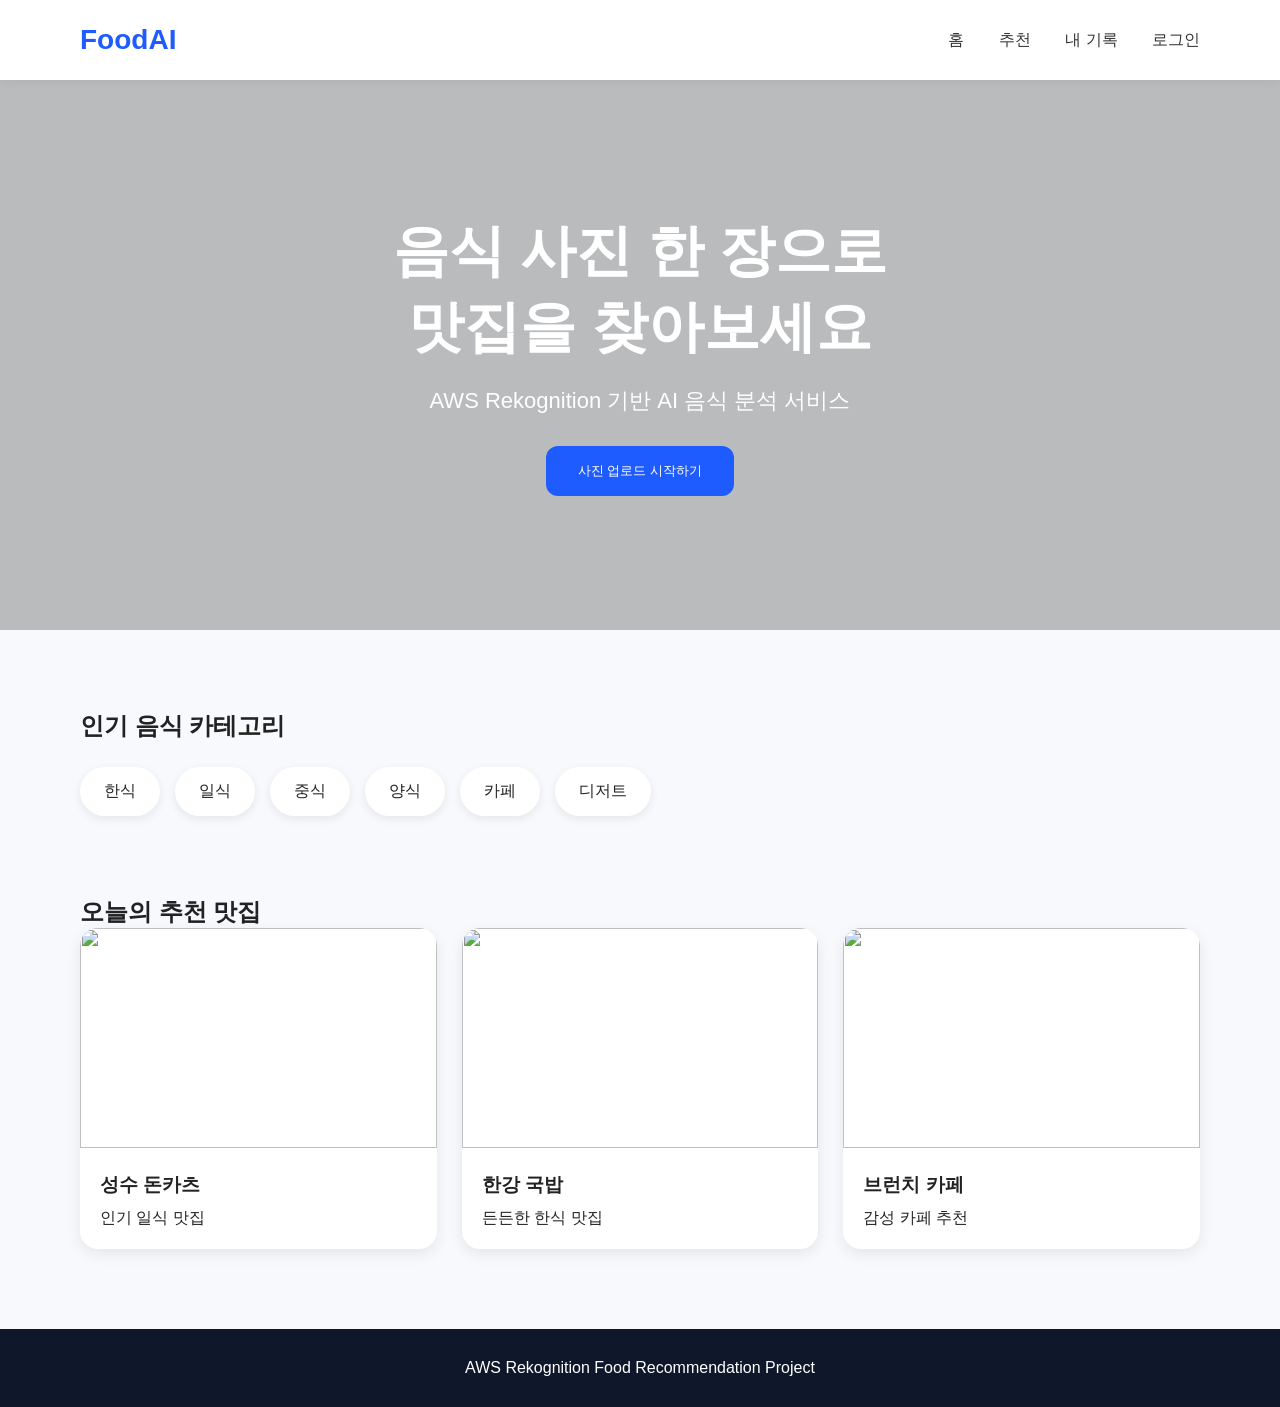
==== frontend/frontend/index.html @ 81808bed "Add files via upload" ====
<!DOCTYPE html>
<html lang="ko">
<head>
    <meta charset="UTF-8">
    <meta name="viewport" content="width=device-width, initial-scale=1.0">
    <title>Food AI Recommendation</title>

    <link rel="stylesheet" href="css/style.css">
</head>
<body>

<header class="navbar">

    <div class="logo">
        FoodAI
    </div>

    <nav>
        <a href="#">홈</a>
        <a href="#">추천</a>
        <a href="#">내 기록</a>
        <a href="#">로그인</a>
    </nav>

</header>

<section class="hero">

    <div class="hero-content">

        <h1>
            음식 사진 한 장으로<br>
            맛집을 찾아보세요
        </h1>

        <p>
            AWS Rekognition 기반 AI 음식 분석 서비스
        </p>

        <button id="uploadBtn">
            사진 업로드 시작하기
        </button>

    </div>

</section>

<section class="categories">

    <h2>인기 음식 카테고리</h2>

    <div class="category-list">

        <div class="category">한식</div>
        <div class="category">일식</div>
        <div class="category">중식</div>
        <div class="category">양식</div>
        <div class="category">카페</div>
        <div class="category">디저트</div>

    </div>

</section>

<section class="recommend">

    <h2>오늘의 추천 맛집</h2>

    <div class="card-container" id="restaurantContainer">

    </div>

</section>

<footer>

    <p>
        AWS Rekognition Food Recommendation Project
    </p>

</footer>

<script src="js/main.js"></script>

</body>
</html>
---- frontend/frontend/css/style.css ----
*{
    margin:0;
    padding:0;
    box-sizing:border-box;
}

body{
    font-family:'Segoe UI',sans-serif;
    background:#f7f9fc;
    color:#222;
}

.navbar{
    height:80px;
    background:white;

    display:flex;
    justify-content:space-between;
    align-items:center;

    padding:0 80px;

    box-shadow:0 2px 10px rgba(0,0,0,0.05);
}

.logo{
    font-size:28px;
    font-weight:700;
    color:#1f5cff;
}

nav a{
    margin-left:30px;
    text-decoration:none;
    color:#333;
}

.hero{
    height:550px;

    background:
    linear-gradient(
        rgba(0,0,0,0.25),
        rgba(0,0,0,0.25)
    ),
    url("https://images.unsplash.com/photo-1517248135467-4c7edcad34c4");

    background-size:cover;
    background-position:center;

    display:flex;
    justify-content:center;
    align-items:center;

    text-align:center;

    color:white;
}

.hero h1{
    font-size:56px;
    margin-bottom:20px;
}

.hero p{
    font-size:22px;
    margin-bottom:30px;
}

.hero button{
    background:#1f5cff;
    color:white;

    border:none;

    padding:16px 32px;

    border-radius:12px;

    cursor:pointer;
}

.categories{
    padding:80px;
}

.categories h2{
    margin-bottom:25px;
}

.category-list{
    display:flex;
    gap:15px;
    flex-wrap:wrap;
}

.category{
    background:white;

    padding:14px 24px;

    border-radius:999px;

    box-shadow:0 3px 10px rgba(0,0,0,0.08);
}

.recommend{
    padding:0 80px 80px;
}

.card-container{
    display:grid;

    grid-template-columns:
    repeat(auto-fit,minmax(280px,1fr));

    gap:25px;
}

.card{
    background:white;

    border-radius:18px;

    overflow:hidden;

    box-shadow:0 5px 15px rgba(0,0,0,0.08);
}

.card img{
    width:100%;
    height:220px;
    object-fit:cover;
}

.card-content{
    padding:20px;
}

.card-content h3{
    margin-bottom:10px;
}

footer{
    background:#0f172a;
    color:white;

    text-align:center;

    padding:30px;
}
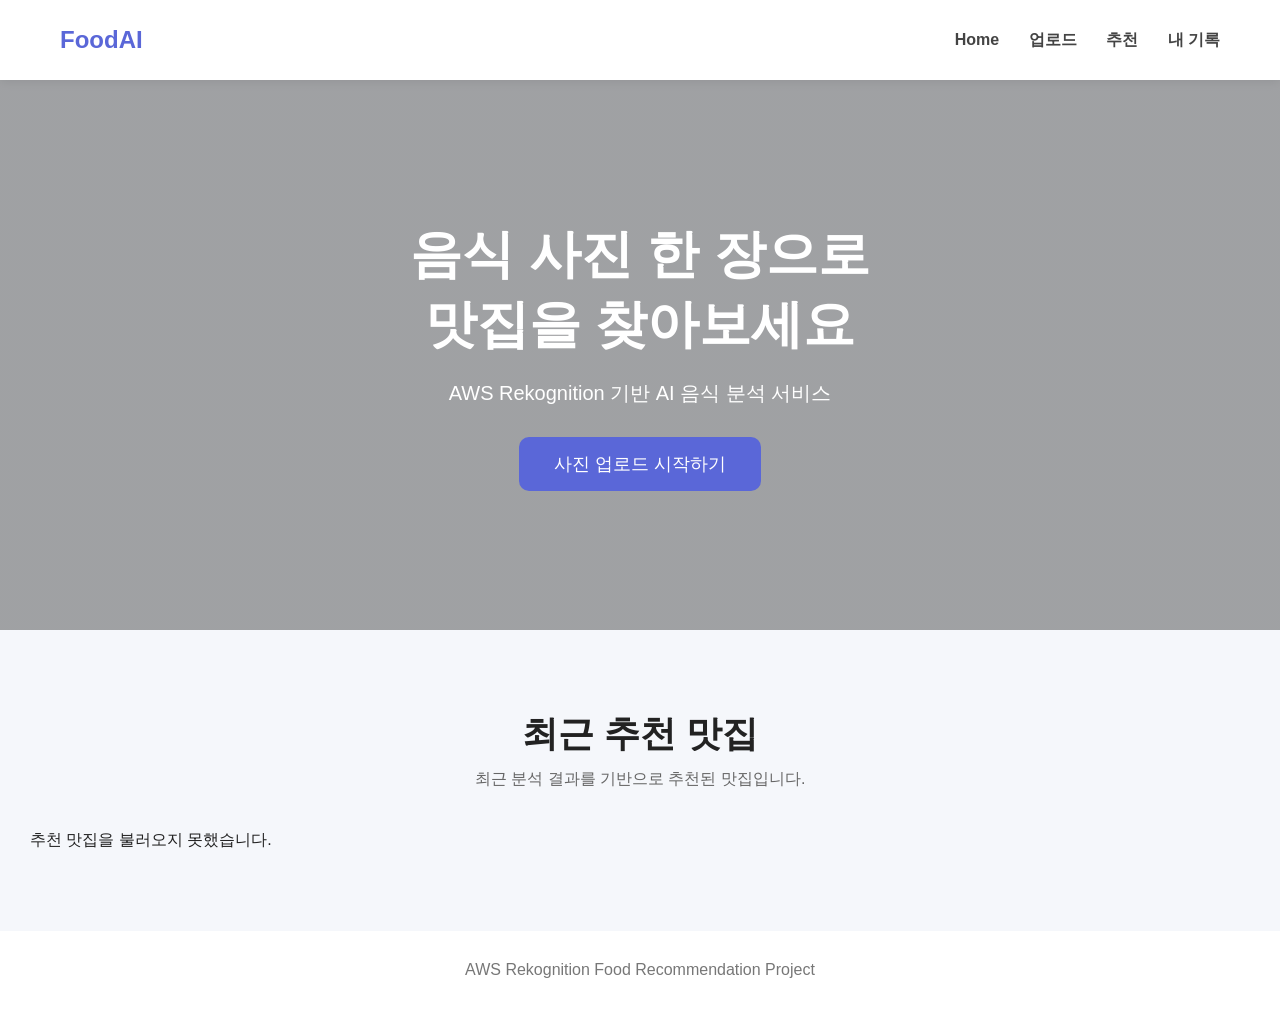
==== commit f562a2c6: "Add files via upload" ====
--- a/frontend/frontend/index.html
+++ b/frontend/frontend/index.html
@@ -1,5 +1,6 @@
 <!DOCTYPE html>
 <html lang="ko">
+
 <head>
     <meta charset="UTF-8">
     <meta name="viewport" content="width=device-width, initial-scale=1.0">
@@ -7,6 +8,7 @@
 
     <link rel="stylesheet" href="css/style.css">
 </head>
+
 <body>
 
 <header class="navbar">
@@ -16,10 +18,10 @@
     </div>
 
     <nav>
-        <a href="#">홈</a>
-        <a href="#">추천</a>
-        <a href="#">내 기록</a>
-        <a href="#">로그인</a>
+        <a href="index.html">Home</a>
+        <a href="upload.html">업로드</a>
+        <a href="recommend.html">추천</a>
+        <a href="history.html">내 기록</a>
     </nav>
 
 </header>
@@ -45,28 +47,14 @@
 
 </section>
 
-<section class="categories">
+<section class="recent-section">
 
-    <h2>인기 음식 카테고리</h2>
-
-    <div class="category-list">
-
-        <div class="category">한식</div>
-        <div class="category">일식</div>
-        <div class="category">중식</div>
-        <div class="category">양식</div>
-        <div class="category">카페</div>
-        <div class="category">디저트</div>
-
+    <div class="section-header">
+        <h2>최근 추천 맛집</h2>
+        <p>최근 분석 결과를 기반으로 추천된 맛집입니다.</p>
     </div>
 
-</section>
-
-<section class="recommend">
-
-    <h2>오늘의 추천 맛집</h2>
-
-    <div class="card-container" id="restaurantContainer">
+    <div id="recentRestaurantList" class="restaurant-grid">
 
     </div>
 
--- a/frontend/frontend/css/style.css
+++ b/frontend/frontend/css/style.css
@@ -148,4 +148,209 @@
     text-align:center;
 
     padding:30px;
+}
+
+*{
+    margin:0;
+    padding:0;
+    box-sizing:border-box;
+}
+
+body{
+    background:#f5f7fb;
+    font-family:"Segoe UI",sans-serif;
+}
+
+.navbar{
+    background:white;
+    padding:20px 60px;
+    display:flex;
+    justify-content:space-between;
+    align-items:center;
+    box-shadow:0 2px 10px rgba(0,0,0,.08);
+}
+
+.logo{
+    font-size:24px;
+    font-weight:700;
+    color:#5a67d8;
+}
+
+nav a{
+    margin-left:25px;
+    text-decoration:none;
+    color:#444;
+    font-weight:600;
+}
+
+.hero{
+    min-height:500px;
+
+    background:
+    linear-gradient(
+        rgba(0,0,0,.35),
+        rgba(0,0,0,.35)
+    ),
+    url("https://images.unsplash.com/photo-1504674900247-0877df9cc836");
+
+    background-size:cover;
+    background-position:center;
+
+    display:flex;
+    justify-content:center;
+    align-items:center;
+
+    text-align:center;
+}
+
+.hero-content{
+    color:white;
+}
+
+.hero h1{
+    font-size:52px;
+    margin-bottom:20px;
+}
+
+.hero p{
+    font-size:20px;
+    margin-bottom:30px;
+}
+
+.hero button{
+    border:none;
+    padding:15px 35px;
+    border-radius:10px;
+    background:#5a67d8;
+    color:white;
+    font-size:18px;
+    cursor:pointer;
+}
+
+.hero button:hover{
+    opacity:.9;
+}
+
+.recent-section{
+
+    max-width:1300px;
+
+    margin:80px auto;
+
+    padding:0 30px;
+}
+
+.section-header{
+    text-align:center;
+    margin-bottom:40px;
+}
+
+.section-header h2{
+    font-size:36px;
+    margin-bottom:10px;
+}
+
+.section-header p{
+    color:#666;
+}
+
+.restaurant-grid{
+
+    display:grid;
+
+    grid-template-columns:
+    repeat(auto-fill,minmax(280px,1fr));
+
+    gap:25px;
+}
+
+.restaurant-card{
+
+    background:white;
+
+    border-radius:20px;
+
+    overflow:hidden;
+
+    box-shadow:
+    0 8px 20px rgba(0,0,0,.08);
+
+    transition:.25s;
+}
+
+.restaurant-card:hover{
+
+    transform:translateY(-6px);
+
+    box-shadow:
+    0 12px 28px rgba(0,0,0,.12);
+}
+
+.card-body{
+    padding:25px;
+}
+
+.badge{
+
+    display:inline-block;
+
+    background:#eef2ff;
+
+    color:#5a67d8;
+
+    padding:6px 12px;
+
+    border-radius:20px;
+
+    font-size:13px;
+
+    margin-bottom:15px;
+}
+
+.restaurant-card h3{
+    margin-bottom:12px;
+}
+
+.category{
+    color:#5a67d8;
+    font-weight:600;
+    margin-bottom:10px;
+}
+
+.address{
+    color:#555;
+    margin-bottom:10px;
+}
+
+.phone{
+    color:#777;
+    margin-bottom:20px;
+}
+
+.map-btn{
+
+    display:inline-block;
+
+    text-decoration:none;
+
+    background:#5a67d8;
+
+    color:white;
+
+    padding:10px 16px;
+
+    border-radius:10px;
+}
+
+footer{
+
+    margin-top:80px;
+
+    padding:30px;
+
+    text-align:center;
+
+    background:white;
+
+    color:#777;
 }
